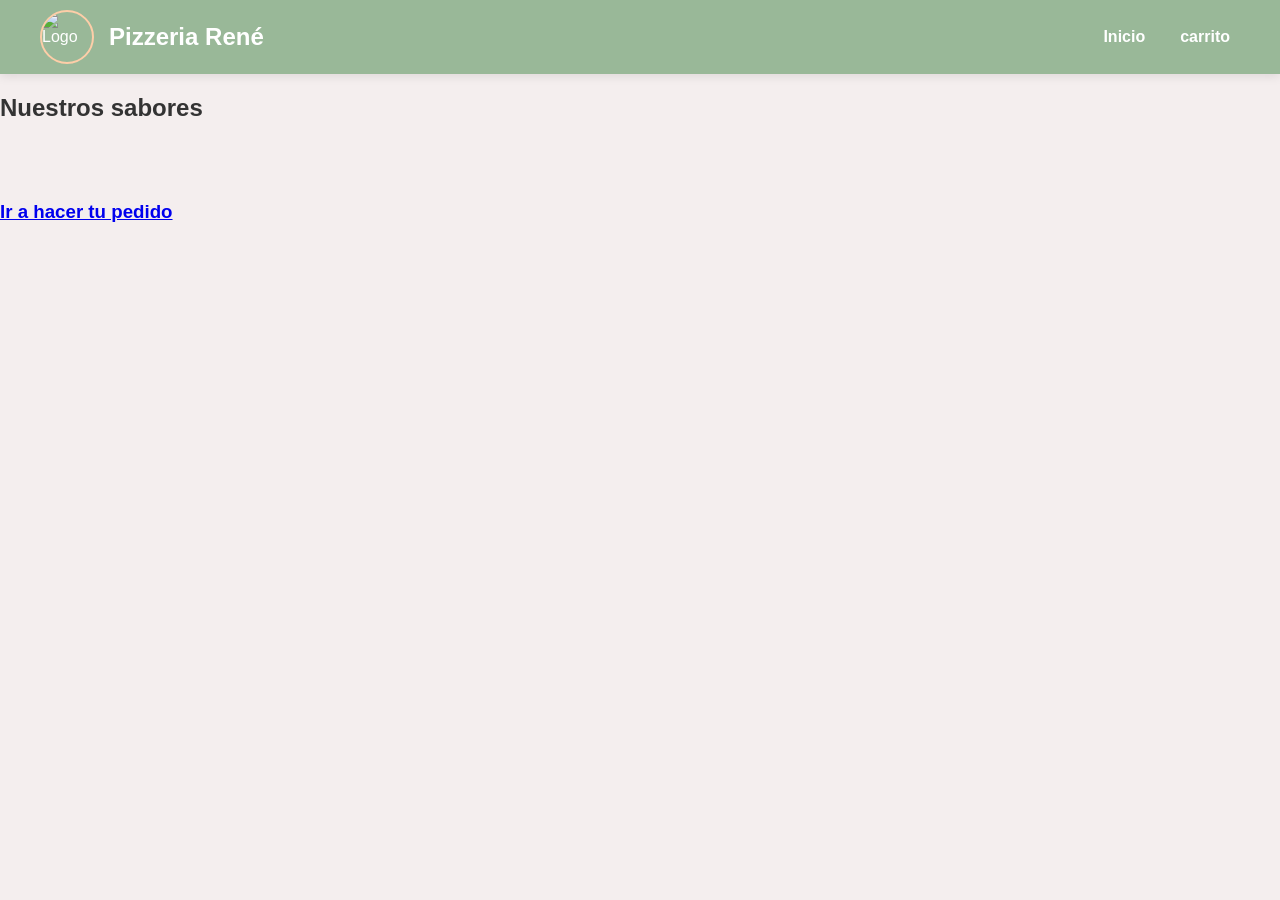
==== index.html @ a6344ae4 "agregue fuentes a mi css en inicio" ====
<!DOCTYPE html>
<html lang="en">
<head>
    <meta charset="UTF-8">
    <meta name="viewport" content="width=device-width, initial-scale=1.0">
    <title>Pizzeria</title>
    <link rel="stylesheet" href="css/style.css">

    <script defer src="js/main.js"></script>
    
</head>

<body>
    <nav class="navbar">
        <div class="nav-logo">
            <img src="img/logo.png" alt="Logo" class="logo-img">
            <h1 style="font-size: 1.5rem; margin: 0;">Pizzeria René</h1>
        </div>
        <ul class="nav-links">
            <li><a href="index.html">Inicio</a></li>
            <li><a href="Pages/carrito.html">carrito</a></li>
        </ul>
    </nav>
    
    
    <h2>Nuestros sabores</h2>
    
    <section id="product-container"></section>

    <h3><a href="Pages/carrito.html">Ir a hacer tu pedido</a></h3>
    
</body>
</html>
---- css/style.css ----
html, body {
    margin: 0;
    padding: 0;
    box-sizing: border-box;
    width: 100%;
    min-height: 100vh;
}

body {
    
    background-color: #f4eeee; 
    font-family: 'Segoe UI', Tahoma, Geneva, Verdana, sans-serif;
    color: #333; 
    padding: 0;
}

.navbar {
    display: flex;
    justify-content: space-between;
    align-items: center;
    padding: 10px 40px;
    background-color: #99b898;
    color: white;
    position: sticky;
    top: 0;
    z-index: 1000;
    box-shadow: 0 2px 10px rgba(0, 0, 0, 0.1);
}

.nav-logo {
    display: flex;
    align-items: center;
    gap: 15px;
}

.logo-img {
    height: 50px;
    width: 50px;
    object-fit: cover;
    border-radius: 50%;
    border: 2px solid #fecea8;

}

.nav-links {
    list-style: none;
    display: flex;
    gap: 15px;
    margin: 0;
    padding: 0;

}

.nav-links a {
    color: white;
    text-decoration: none;
    font-weight: bold;
    padding: 5px 10px;
    transition: 0.3s;
}

.nav-links a:hover {
    color: #2a363b;
}

#product-container, #cart-section {
    display: flex;
    flex-wrap: wrap;
    gap: 20px;
    justify-content: center;
    padding: 20px;
}

#product-container div, #cart-section div {
    background-color: rgba(255, 255, 255, 0.799);
    color: #333;
    border-radius: 15px;
    padding: 20px;
    width: 280px;
    text-align: center;
    box-shadow: 0 4px 15px rgba(0, 0, 0, 0.1);
    transition: transform 0.2s;
    
}
#product-container div:hover, #cart-section div:hover {
    transform: translateY(-5px);
}

.producto-img{
    width: 100%;
    height: 180px;
    object-fit: cover;
    border-radius: 10px;
    margin-bottom: 15px;
}

.cantidad-container {
    display: flex;
    justify-content: center;
    align-items: center;
    gap: 10px;
    margin-top: 10px;
}


.restar, .sumar {
    background: #2a363b;
    color: #fff;
    cursor: pointer;
    border: none;
    padding: 8px 14px;
    border-radius: 6px;
    font-weight: bold;
    transition: 0.3s;

}

.productoAgregar, #vaciar-carrito, #finalizar-compra {
    cursor: pointer;
    border: none;
    padding: 12px 20px;
    border-radius: 8px;
    font-weight: bold;
    margin-top: 10px;
    transition: 0.3s;
}

.productoAgregar {
    background: #99b898;
    color: white;
    border: none;
    padding: 12px 20px;
    width: 100%;
}

.productoAgregar:hover {
    background: #fecea8;
    color: #333;
}

#vaciar-carrito {
    background: #ff847c;
    color: white;
    margin-right: 10px;
}

#finalizar-compra {
    background: #2a363b;
    color: white;
}

#total-carrito {
    font-size: 1.5em;
    padding: 20px;
    margin-top: 30px;
    width: 100%;
    text-align: center;
}
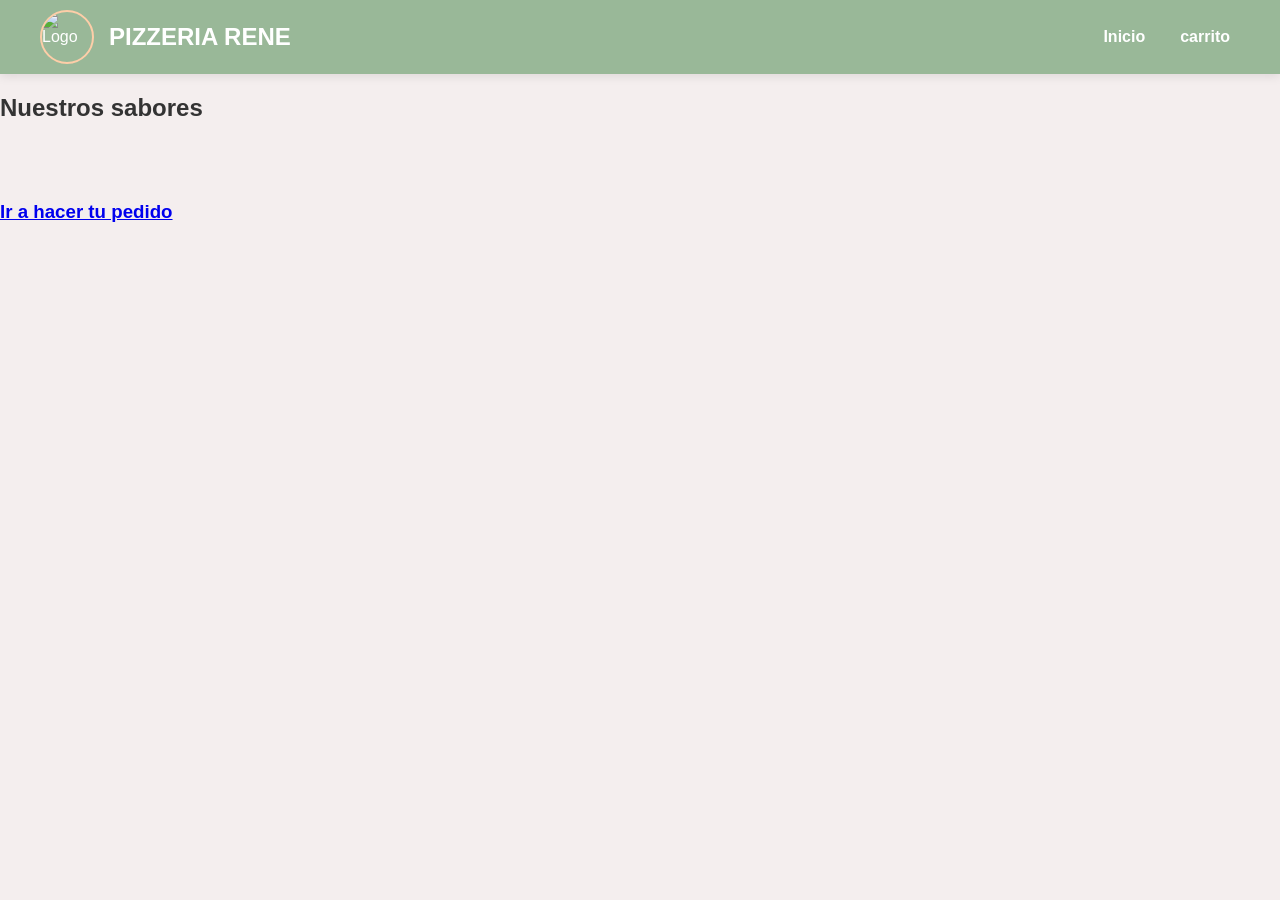
==== commit f904e36a: "modifique nombre de carpeta y agregue imagenes, tambien ajuste tamano de card de producto" ====
--- a/index.html
+++ b/index.html
@@ -13,8 +13,8 @@
 <body>
     <nav class="navbar">
         <div class="nav-logo">
-            <img src="img/logo.png" alt="Logo" class="logo-img">
-            <h1 style="font-size: 1.5rem; margin: 0;">Pizzeria René</h1>
+            <img src="img/empanadascheckout.png" alt="Logo" class="logo-img">
+            <h1 style="font-size: 1.5rem; margin: 0;">PIZZERIA RENE</h1>
         </div>
         <ul class="nav-links">
             <li><a href="index.html">Inicio</a></li>
--- a/css/style.css
+++ b/css/style.css
@@ -97,10 +97,16 @@
 
 .cantidad-container {
     display: flex;
+    align-items: center;
     justify-content: center;
-    align-items: center;
-    gap: 10px;
-    margin-top: 10px;
+    gap: 15px;
+    padding: 10px;
+    border-radius: 12px;
+    box-shadow: 0 2px 8px rgba(0, 0, 0, 0.05);
+    margin: 15px auto;
+    border-radius: 10px;
+    width: 90%;
+    box-sizing: border-box;
 }
 
 
@@ -109,11 +115,19 @@
     color: #fff;
     cursor: pointer;
     border: none;
-    padding: 8px 14px;
-    border-radius: 6px;
+    width: 32px;
+    height: 32px;
+    border-radius: 10px;
     font-weight: bold;
-    transition: 0.3s;
+    display: flex;
+    align-items: center;
+    justify-content: center;
+}
 
+.cantidad {
+    font-weight: bold;
+    color: #333;
+    min-width: 20px;
 }
 
 .productoAgregar, #vaciar-carrito, #finalizar-compra {
@@ -130,8 +144,14 @@
     background: #99b898;
     color: white;
     border: none;
-    padding: 12px 20px;
+    padding: 12px 0;
     width: 100%;
+    border-radius: 8px;
+    font-weight: bold;
+    margin: 10px 0 0 0;
+    cursor: pointer;
+    display: block;
+    transition: 0.3s;
 }
 
 .productoAgregar:hover {
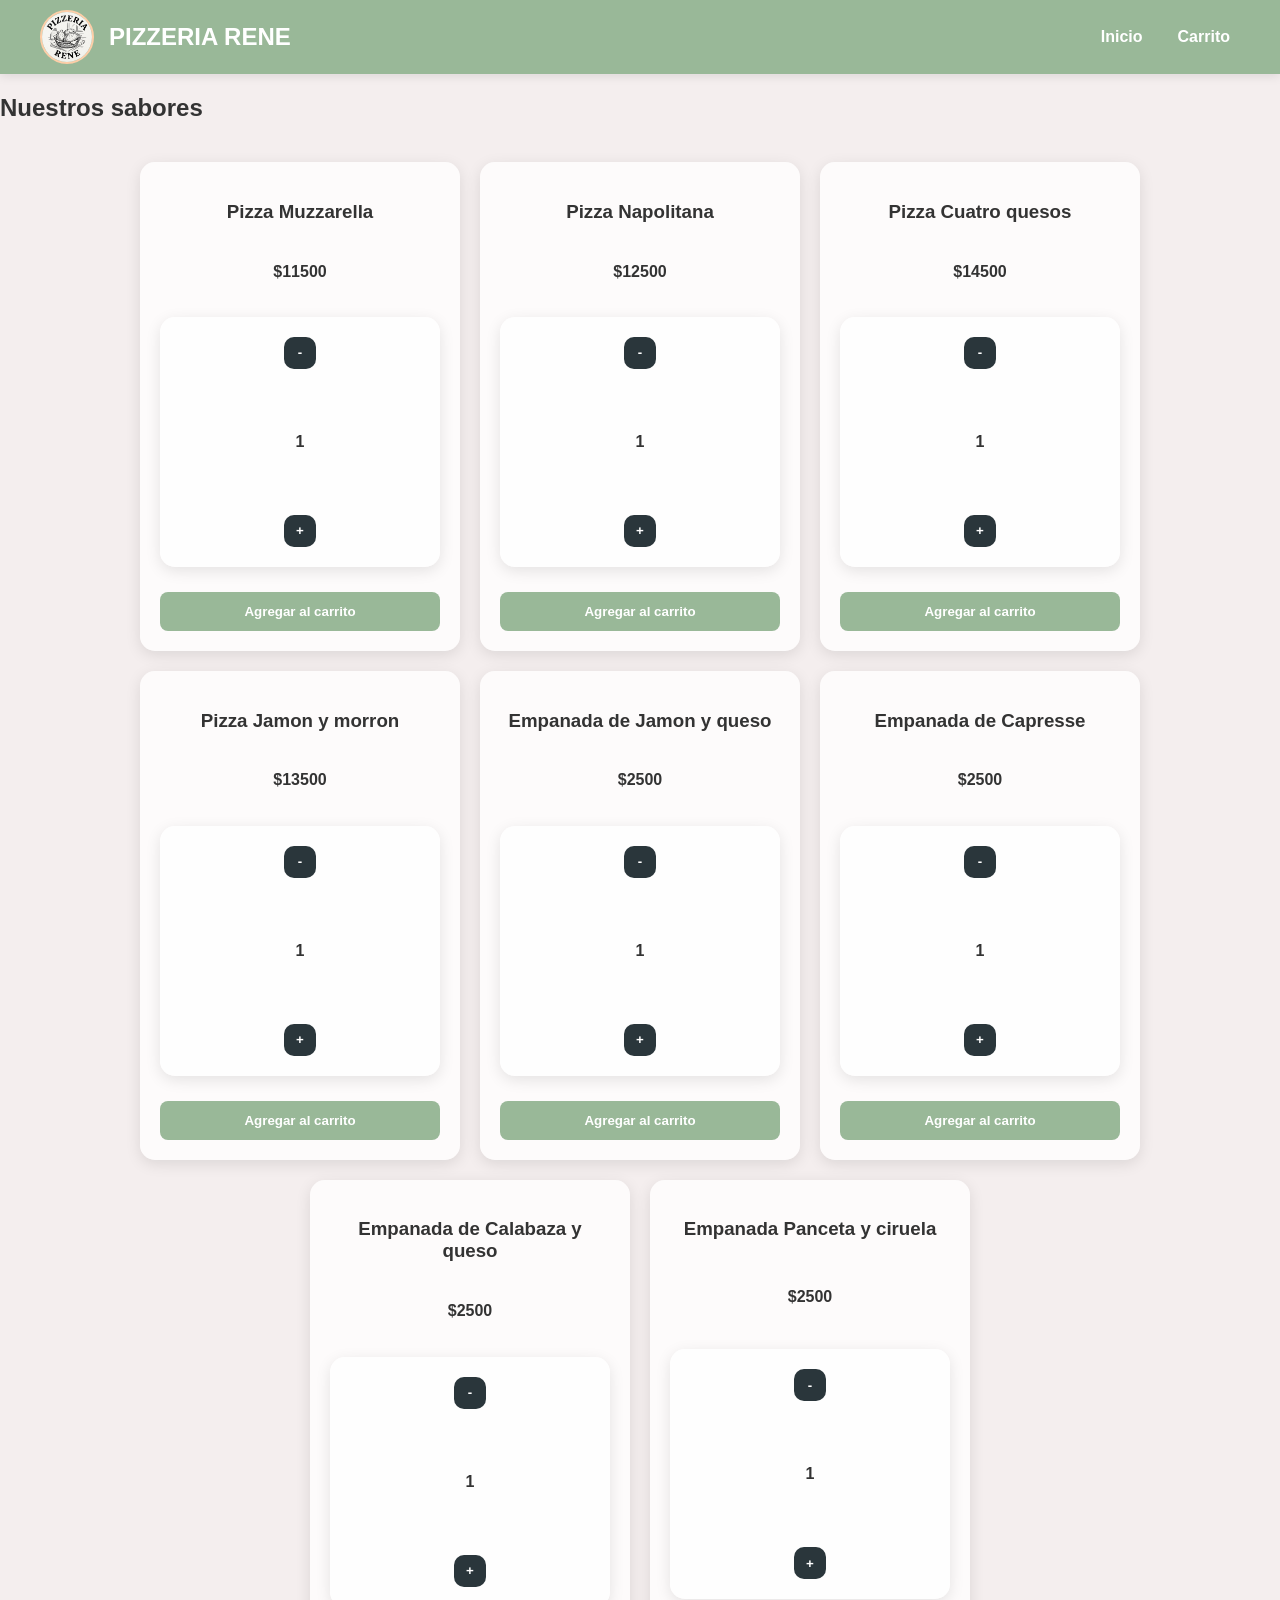
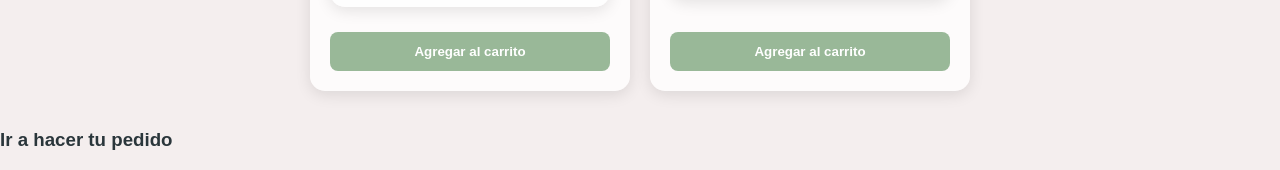
==== commit f9537f55: "modifique los colores de botones y centre el boton de volver en carrito" ====
--- a/index.html
+++ b/index.html
@@ -13,12 +13,12 @@
 <body>
     <nav class="navbar">
         <div class="nav-logo">
-            <img src="img/empanadascheckout.png" alt="Logo" class="logo-img">
+            <img src="img/Pizzeria-logo.png" alt="Logo" class="logo-img">
             <h1 style="font-size: 1.5rem; margin: 0;">PIZZERIA RENE</h1>
         </div>
         <ul class="nav-links">
             <li><a href="index.html">Inicio</a></li>
-            <li><a href="Pages/carrito.html">carrito</a></li>
+            <li><a href="Pages/carrito.html">Carrito</a></li>
         </ul>
     </nav>
     
--- a/css/style.css
+++ b/css/style.css
@@ -81,7 +81,10 @@
     text-align: center;
     box-shadow: 0 4px 15px rgba(0, 0, 0, 0.1);
     transition: transform 0.2s;
-    
+    display: flex;
+    flex-direction: column;
+    justify-content: space-between;
+    min-height: 250px;
 }
 #product-container div:hover, #cart-section div:hover {
     transform: translateY(-5px);
@@ -97,6 +100,7 @@
 
 .cantidad-container {
     display: flex;
+    flex-direction: row;
     align-items: center;
     justify-content: center;
     gap: 15px;
@@ -122,6 +126,7 @@
     display: flex;
     align-items: center;
     justify-content: center;
+    flex-shrink: 0;
 }
 
 .cantidad {
@@ -166,7 +171,7 @@
 }
 
 #finalizar-compra {
-    background: #2a363b;
+    background: #99b898;
     color: white;
 }
 
@@ -177,3 +182,39 @@
     width: 100%;
     text-align: center;
 }
+a {
+    color: #2a363b;
+    text-decoration: none;
+    font-weight: bold;
+    transition: 0.3s;
+    
+}
+
+a:hover {
+    color: #ff847c;
+    text-decoration: underline;
+}
+
+.link-carrito {
+    display: inline-block;
+    margin-top: 20px;
+    padding: 10px 20px;
+    background-color: #99b898;
+    color: white;
+    border-radius: 8px;
+    font-weight: bold;
+    transition: 0.3s;
+}
+
+.carrito-container {
+    padding: 20px;
+    max-width: 1200px;
+    margin: 0 auto;
+    text-align: center;
+}
+
+.titulo-carrito {
+    color: #2a363b;
+    margin-bottom: 30px;
+    
+}
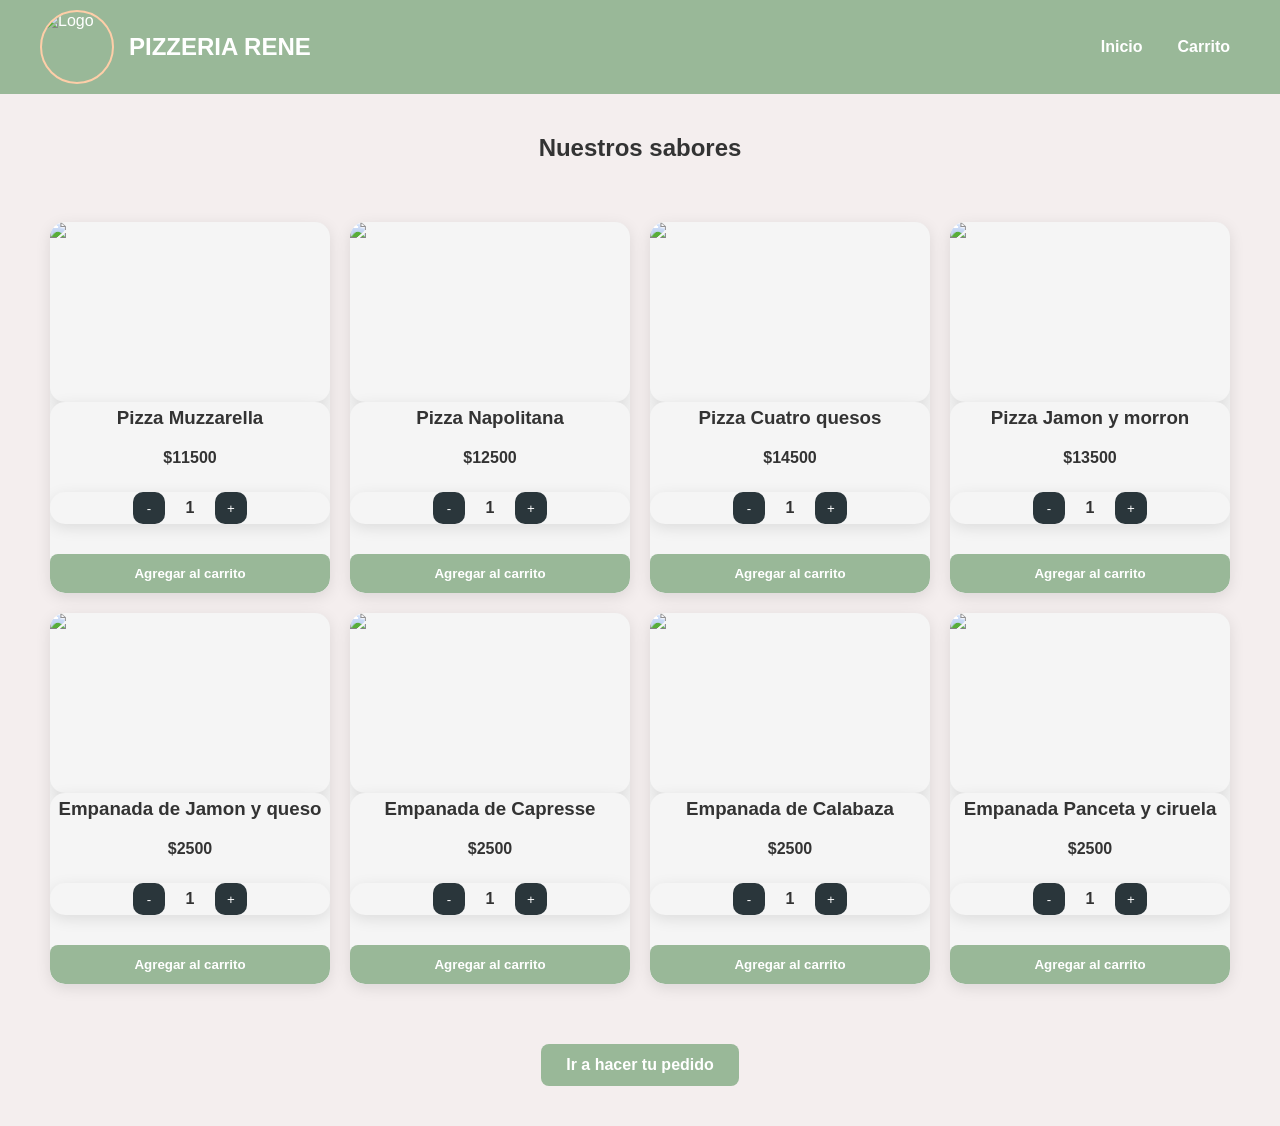
==== commit dfcf4cd2: "modifique lista de productos en carrito a fila y centre barra de enlace al centro de la pagina" ====
--- a/index.html
+++ b/index.html
@@ -13,7 +13,7 @@
 <body>
     <nav class="navbar">
         <div class="nav-logo">
-            <img src="img/Pizzeria-logo.png" alt="Logo" class="logo-img">
+            <img src="img/Pizzeria-logo.webp" alt="Logo" class="logo-img">
             <h1 style="font-size: 1.5rem; margin: 0;">PIZZERIA RENE</h1>
         </div>
         <ul class="nav-links">
@@ -27,7 +27,9 @@
     
     <section id="product-container"></section>
 
-    <h3><a href="Pages/carrito.html">Ir a hacer tu pedido</a></h3>
-    
+    <div class="barra-navegacion">
+        <a href="Pages/carrito.html">Ir a hacer tu pedido</a>
+    </div>
+
 </body>
 </html>
--- a/css/style.css
+++ b/css/style.css
@@ -8,11 +8,9 @@
 }
 
 body {
-    
     background-color: #f4eeee; 
     font-family: 'Segoe UI', Tahoma, Geneva, Verdana, sans-serif;
-    color: #333; 
-    padding: 0;
+    color: #333;
 }
 
 .navbar {
@@ -25,7 +23,6 @@
     position: sticky;
     top: 0;
     z-index: 1000;
-    box-shadow: 0 2px 10px rgba(0, 0, 0, 0.1);
 }
 
 .nav-logo {
@@ -35,8 +32,8 @@
 }
 
 .logo-img {
-    height: 50px;
-    width: 50px;
+    height: 70px;
+    width: 70px;
     object-fit: cover;
     border-radius: 50%;
     border: 2px solid #fecea8;
@@ -57,11 +54,6 @@
     text-decoration: none;
     font-weight: bold;
     padding: 5px 10px;
-    transition: 0.3s;
-}
-
-.nav-links a:hover {
-    color: #2a363b;
 }
 
 #product-container, #cart-section {
@@ -73,43 +65,35 @@
 }
 
 #product-container div, #cart-section div {
-    background-color: rgba(255, 255, 255, 0.799);
-    color: #333;
+    background-color: whitesmoke;
     border-radius: 15px;
-    padding: 20px;
     width: 280px;
     text-align: center;
     box-shadow: 0 4px 15px rgba(0, 0, 0, 0.1);
-    transition: transform 0.2s;
     display: flex;
     flex-direction: column;
-    justify-content: space-between;
-    min-height: 250px;
-}
-#product-container div:hover, #cart-section div:hover {
-    transform: translateY(-5px);
+    overflow: hidden;
+    padding: 0;
 }
 
 .producto-img{
     width: 100%;
     height: 180px;
-    object-fit: cover;
-    border-radius: 10px;
-    margin-bottom: 15px;
+    overflow: hidden;
 }
 
 .cantidad-container {
-    display: flex;
-    flex-direction: row;
+    display: flex !important;
+    flex-direction: row !important;
     align-items: center;
     justify-content: center;
     gap: 15px;
-    padding: 10px;
+    padding: 8px;
     border-radius: 12px;
     box-shadow: 0 2px 8px rgba(0, 0, 0, 0.05);
-    margin: 15px auto;
+    margin: 10px auto;
     border-radius: 10px;
-    width: 90%;
+    width: 140px;
     box-sizing: border-box;
 }
 
@@ -122,11 +106,9 @@
     width: 32px;
     height: 32px;
     border-radius: 10px;
-    font-weight: bold;
     display: flex;
     align-items: center;
     justify-content: center;
-    flex-shrink: 0;
 }
 
 .cantidad {
@@ -148,20 +130,43 @@
 .productoAgregar {
     background: #99b898;
     color: white;
-    border: none;
-    padding: 12px 0;
-    width: 100%;
-    border-radius: 8px;
-    font-weight: bold;
-    margin: 10px 0 0 0;
-    cursor: pointer;
-    display: block;
-    transition: 0.3s;
-}
-
+    width: 100%;
+}
+h2 {
+    text-align: center;
+    width: 100%;
+    margin: 40px 0;
+}
 .productoAgregar:hover {
     background: #fecea8;
     color: #333;
+}
+
+.barra-navegacion {
+    display: flex !important;
+    justify-content: center !important;
+    width: 100% !important;
+    margin: 40px 0 !important;
+}
+
+.barra-navegacion a {
+    background-color: #99b898;
+    color: white;
+    padding: 12px 25px;
+    border-radius: 8px;
+    text-decoration: none;
+    font-weight: bold;
+}
+
+.titulo-carrito { 
+    text-align: center; 
+    margin: 30px 0; 
+}
+
+#total-carrito { 
+    text-align: center; 
+    font-size: 1.5rem; 
+    margin: 30px 0; 
 }
 
 #vaciar-carrito {
@@ -195,17 +200,6 @@
     text-decoration: underline;
 }
 
-.link-carrito {
-    display: inline-block;
-    margin-top: 20px;
-    padding: 10px 20px;
-    background-color: #99b898;
-    color: white;
-    border-radius: 8px;
-    font-weight: bold;
-    transition: 0.3s;
-}
-
 .carrito-container {
     padding: 20px;
     max-width: 1200px;
@@ -218,3 +212,37 @@
     margin-bottom: 30px;
     
 }
+
+.img-wrapper {
+    width: 100%;
+    height: 180px;
+    overflow: hidden;
+    margin-bottom: 0;
+    flex-shrink: 0;
+}
+
+.img-wrapper img {
+    width: 100%;
+    height: 100%;
+    object-fit: cover;
+}
+
+.card-body {
+    padding: 15px;
+    display: flex;
+    flex-direction: column;
+    gap: 10px;
+    flex-grow: 1;
+    justify-content: flex-start;
+}
+
+.card-body h3, .card-body h4 {
+    margin: 5px 0;
+}
+
+main h1, .carrito-container h1, .titulo-carrito {
+    text-align: center !important;
+    width: 100% !important;
+    margin: 40px 0 !important;
+    display: block !important;
+}
